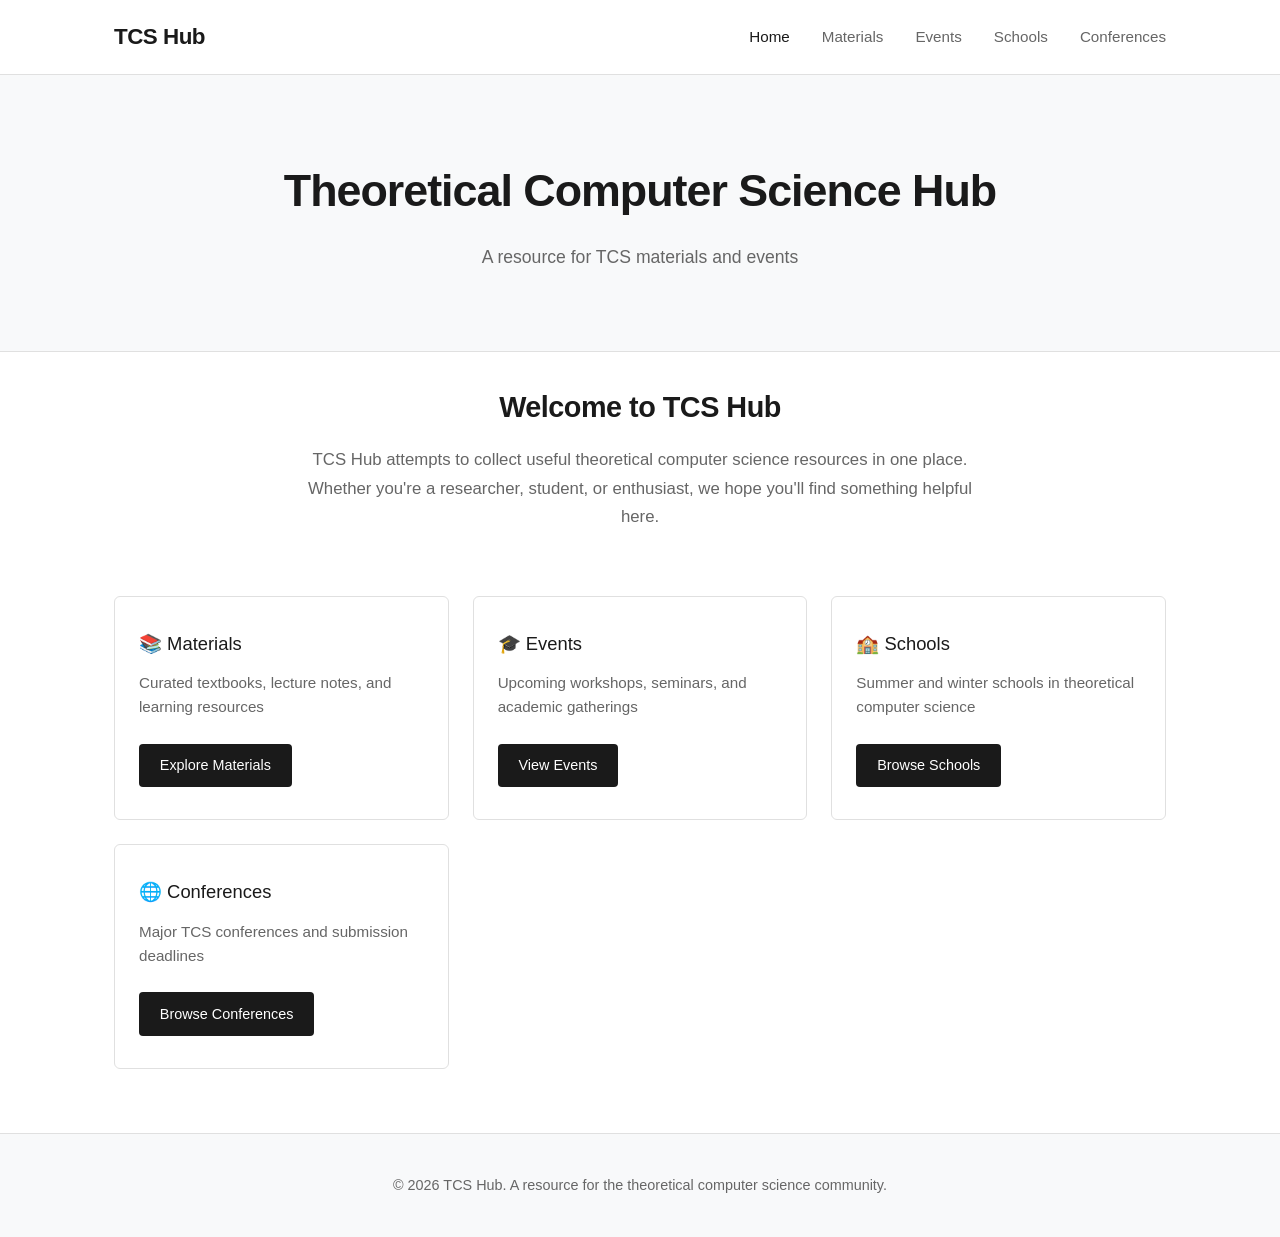
==== index.html @ 3f75a022 "Changed content location to enable github pages" ====
<!DOCTYPE html>
<html lang="en">
<head>
    <meta charset="UTF-8">
    <meta name="viewport" content="width=device-width, initial-scale=1.0">
    <title>TCS Hub - Theoretical Computer Science Resources</title>
    <link rel="stylesheet" href="styles.css">
</head>
<body>
    <nav class="navbar">
        <div class="container">
            <h1 class="logo">TCS Hub</h1>
            <ul class="nav-links">
                <li><a href="index.html" class="active">Home</a></li>
                <li><a href="materials.html">Materials</a></li>
                <li><a href="events.html">Events</a></li>
                <li><a href="schools.html">Schools</a></li>
                <li><a href="conferences.html">Conferences</a></li>
            </ul>
        </div>
    </nav>

    <header class="hero">
        <div class="container">
            <h1>Theoretical Computer Science Hub</h1>
            <p class="subtitle">A resource for TCS materials and events</p>
        </div>
    </header>

    <main class="container">
        <section class="intro">
            <h2>Welcome to TCS Hub</h2>
            <p>TCS Hub attempts to collect useful theoretical computer science resources in one place. Whether you're a researcher, student, or enthusiast, we hope you'll find something helpful here.</p>
        </section>

        <section class="features">
            <div class="feature-grid">
                <div class="feature-card">
                    <h3>📚 Materials</h3>
                    <p>Curated textbooks, lecture notes, and learning resources</p>
                    <a href="materials.html" class="btn">Explore Materials</a>
                </div>
                <div class="feature-card">
                    <h3>🎓 Events</h3>
                    <p>Upcoming workshops, seminars, and academic gatherings</p>
                    <a href="events.html" class="btn">View Events</a>
                </div>
                <div class="feature-card">
                    <h3>🏫 Schools</h3>
                    <p>Summer and winter schools in theoretical computer science</p>
                    <a href="schools.html" class="btn">Browse Schools</a>
                </div>
                <div class="feature-card">
                    <h3>🌐 Conferences</h3>
                    <p>Major TCS conferences and submission deadlines</p>
                    <a href="conferences.html" class="btn">Browse Conferences</a>
                </div>
            </div>
        </section>
    </main>

    <footer>
        <div class="container">
            <p>&copy; <span id="year"></span> TCS Hub. A resource for the theoretical computer science community.</p>
        </div>
    </footer>
    <script src="script.js"></script>
</body>
</html>
---- styles.css ----
* {
    margin: 0;
    padding: 0;
    box-sizing: border-box;
}

:root {
    --primary-dark: #1a1a1a;
    --secondary-dark: #2d2d2d;
    --text-color: #333333;
    --text-light: #666666;
    --accent-blue: #5a7a95;
    --background: #ffffff;
    --background-light: #f8f9fa;
    --border-color: #e0e0e0;
    --hover-bg: #f5f5f5;
}

@media (prefers-color-scheme: dark) {
    :root {
        --primary-dark: #e8e8e8;
        --secondary-dark: #d0d0d0;
        --text-color: #e0e0e0;
        --text-light: #a0a0a0;
        --accent-blue: #7a9ab5;
        --background: #1a1a1a;
        --background-light: #242424;
        --border-color: #3a3a3a;
        --hover-bg: #2d2d2d;
    }
}

body {
    font-family: -apple-system, BlinkMacSystemFont, 'Segoe UI', 'Helvetica Neue', Arial, sans-serif;
    line-height: 1.6;
    color: var(--text-color);
    background-color: var(--background);
    font-size: 16px;
}

.container {
    max-width: 1100px;
    margin: 0 auto;
    padding: 0 24px;
}

/* Navigation */
.navbar {
    background-color: var(--background);
    padding: 1.2rem 0;
    border-bottom: 1px solid var(--border-color);
}

.navbar .container {
    display: flex;
    justify-content: space-between;
    align-items: center;
}

.logo {
    color: var(--primary-dark);
    font-size: 1.4rem;
    font-weight: 600;
    letter-spacing: -0.5px;
}

.nav-links {
    display: flex;
    list-style: none;
    gap: 2rem;
}

.nav-links a {
    color: var(--text-light);
    text-decoration: none;
    transition: color 0.2s ease;
    font-weight: 400;
    font-size: 0.95rem;
}

.nav-links a:hover {
    color: var(--text-color);
}

.nav-links a.active {
    color: var(--primary-dark);
    font-weight: 500;
}

/* Hero Section */
.hero {
    background-color: var(--background-light);
    padding: 5rem 0;
    text-align: center;
    border-bottom: 1px solid var(--border-color);
}

.hero h1 {
    font-size: 2.8rem;
    font-weight: 600;
    color: var(--primary-dark);
    margin-bottom: 1rem;
    letter-spacing: -1px;
}

.subtitle {
    font-size: 1.1rem;
    color: var(--text-light);
    font-weight: 400;
}

/* Main Content */
main {
    padding: 4rem 0;
    min-height: calc(100vh - 400px);
}

.intro {
    text-align: center;
    margin-bottom: 4rem;
    margin-top: 2rem;
    max-width: 700px;
    margin-left: auto;
    margin-right: auto;
}

.intro h2 {
    color: var(--primary-dark);
    margin-bottom: 1rem;
    font-size: 1.8rem;
    font-weight: 600;
    letter-spacing: -0.5px;
}

.intro p {
    color: var(--text-light);
    font-size: 1.05rem;
    line-height: 1.7;
}

/* Feature Grid */
.feature-grid {
    display: grid;
    grid-template-columns: repeat(auto-fit, minmax(260px, 1fr));
    gap: 1.5rem;
    margin-top: 2rem;
}

.feature-card {
    background: var(--background);
    border: 1px solid var(--border-color);
    border-radius: 6px;
    padding: 2rem 1.5rem;
    text-align: left;
    transition: all 0.2s ease;
}

.feature-card:hover {
    border-color: var(--accent-blue);
    box-shadow: 0 2px 12px rgba(0, 0, 0, 0.06);
}

.feature-card h3 {
    color: var(--primary-dark);
    margin-bottom: 0.8rem;
    font-size: 1.15rem;
    font-weight: 500;
}

.feature-card p {
    margin-bottom: 1.5rem;
    color: var(--text-light);
    font-size: 0.95rem;
    line-height: 1.6;
}

/* Buttons */
.btn {
    display: inline-block;
    padding: 0.65rem 1.3rem;
    background-color: var(--primary-dark);
    color: var(--background);
    text-decoration: none;
    border-radius: 4px;
    transition: all 0.2s ease;
    font-weight: 400;
    font-size: 0.9rem;
}

.btn:hover {
    background-color: var(--secondary-dark);
    transform: translateY(-1px);
}

/* Content Pages */
.page-header {
    background-color: var(--background-light);
    padding: 3rem 0;
    margin-bottom: 3rem;
    border-bottom: 1px solid var(--border-color);
}

.page-header h1 {
    color: var(--primary-dark);
    font-size: 2.2rem;
    font-weight: 600;
    margin-bottom: 0.5rem;
    letter-spacing: -0.5px;
}

.page-header p {
    color: var(--text-light);
    font-size: 1.05rem;
}

.content-section {
    margin-bottom: 3rem;
}

.content-section h2 {
    color: var(--primary-dark);
    margin-bottom: 1.5rem;
    font-size: 1.6rem;
    font-weight: 600;
    letter-spacing: -0.3px;
}

.content-section > p {
    color: var(--text-light);
    font-size: 1.05rem;
    line-height: 1.7;
    margin-bottom: 1rem;
}

.resource-list {
    list-style: none;
    margin-top: 1.5rem;
}

.resource-item {
    background: var(--background);
    border: 1px solid var(--border-color);
    border-left: 3px solid var(--accent-blue);
    padding: 1.5rem;
    margin-bottom: 1.2rem;
    border-radius: 4px;
    transition: all 0.2s ease;
}

.resource-item:hover {
    box-shadow: 0 2px 8px rgba(0, 0, 0, 0.05);
}

.resource-item h3 {
    color: var(--primary-dark);
    margin-bottom: 0.6rem;
    font-size: 1.1rem;
    font-weight: 500;
}

.resource-item p {
    color: var(--text-light);
    margin-bottom: 0.5rem;
    font-size: 0.95rem;
    line-height: 1.6;
}

.resource-item p strong {
    color: var(--text-color);
    font-weight: 500;
}

.resource-item a {
    color: var(--accent-blue);
    text-decoration: none;
    font-weight: 400;
    font-size: 0.95rem;
}

.resource-item a:hover {
    text-decoration: underline;
}

/* Footer */
footer {
    background-color: var(--background-light);
    color: var(--text-light);
    text-align: center;
    padding: 2.5rem 0;
    margin-top: 4rem;
    border-top: 1px solid var(--border-color);
    font-size: 0.9rem;
}

/* Responsive Design */
@media (max-width: 768px) {
    .navbar .container {
        flex-direction: column;
        gap: 1rem;
    }

    .nav-links {
        flex-wrap: wrap;
        justify-content: center;
        gap: 1.5rem;
    }

    .hero h1 {
        font-size: 2rem;
    }

    .subtitle {
        font-size: 1rem;
    }

    .feature-grid {
        grid-template-columns: 1fr;
    }

    .page-header h1 {
        font-size: 1.8rem;
    }
}
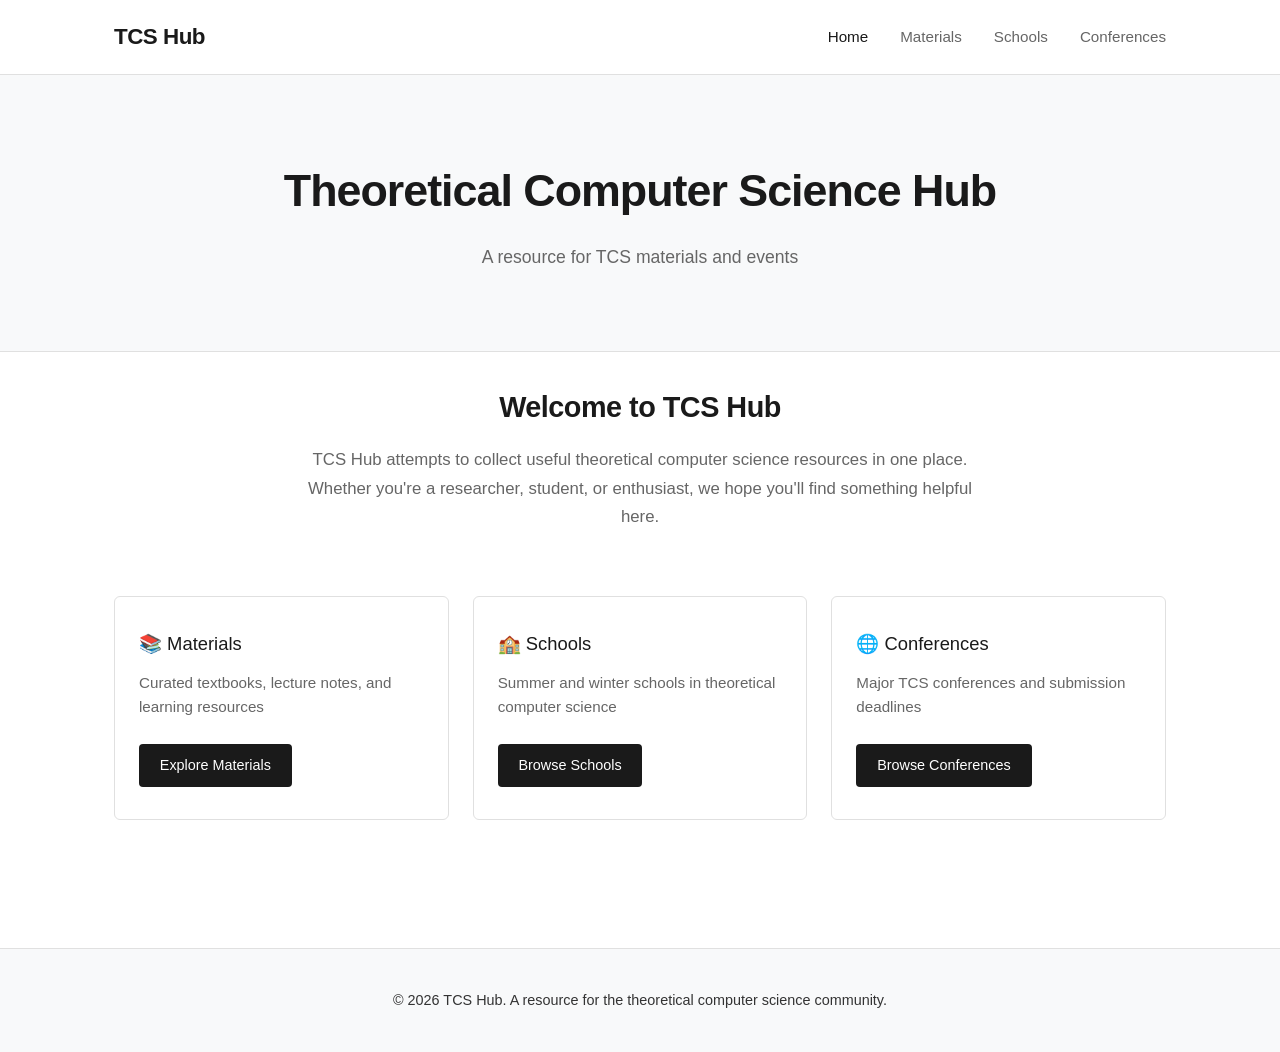
==== commit 45cb79f3: "Removed event page + refactoring" ====
--- a/index.html
+++ b/index.html
@@ -4,21 +4,10 @@
     <meta charset="UTF-8">
     <meta name="viewport" content="width=device-width, initial-scale=1.0">
     <title>TCS Hub - Theoretical Computer Science Resources</title>
-    <link rel="stylesheet" href="styles.css">
+    <link rel="stylesheet" href="css/styles.css">
 </head>
 <body>
-    <nav class="navbar">
-        <div class="container">
-            <h1 class="logo">TCS Hub</h1>
-            <ul class="nav-links">
-                <li><a href="index.html" class="active">Home</a></li>
-                <li><a href="materials.html">Materials</a></li>
-                <li><a href="events.html">Events</a></li>
-                <li><a href="schools.html">Schools</a></li>
-                <li><a href="conferences.html">Conferences</a></li>
-            </ul>
-        </div>
-    </nav>
+    <div id="header"></div>
 
     <header class="hero">
         <div class="container">
@@ -38,32 +27,23 @@
                 <div class="feature-card">
                     <h3>📚 Materials</h3>
                     <p>Curated textbooks, lecture notes, and learning resources</p>
-                    <a href="materials.html" class="btn">Explore Materials</a>
-                </div>
-                <div class="feature-card">
-                    <h3>🎓 Events</h3>
-                    <p>Upcoming workshops, seminars, and academic gatherings</p>
-                    <a href="events.html" class="btn">View Events</a>
+                    <a href="materials" class="btn">Explore Materials</a>
                 </div>
                 <div class="feature-card">
                     <h3>🏫 Schools</h3>
                     <p>Summer and winter schools in theoretical computer science</p>
-                    <a href="schools.html" class="btn">Browse Schools</a>
+                    <a href="schools" class="btn">Browse Schools</a>
                 </div>
                 <div class="feature-card">
                     <h3>🌐 Conferences</h3>
                     <p>Major TCS conferences and submission deadlines</p>
-                    <a href="conferences.html" class="btn">Browse Conferences</a>
+                    <a href="conferences" class="btn">Browse Conferences</a>
                 </div>
             </div>
         </section>
     </main>
 
-    <footer>
-        <div class="container">
-            <p>&copy; <span id="year"></span> TCS Hub. A resource for the theoretical computer science community.</p>
-        </div>
-    </footer>
-    <script src="script.js"></script>
+    <div id="footer-content"></div>
+    <script src="js/script.js"></script>
 </body>
 </html>
--- a/css/styles.css
+++ b/css/styles.css
@@ -0,0 +1,493 @@
+* {
+    margin: 0;
+    padding: 0;
+    box-sizing: border-box;
+}
+
+:root {
+    --primary-dark: #1a1a1a;
+    --secondary-dark: #2d2d2d;
+    --text-color: #333333;
+    --text-light: #666666;
+    --accent-blue: #5a7a95;
+    --background: #ffffff;
+    --background-light: #f8f9fa;
+    --border-color: #e0e0e0;
+    --hover-bg: #f5f5f5;
+}
+
+@media (prefers-color-scheme: dark) {
+    :root {
+        --primary-dark: #e8e8e8;
+        --secondary-dark: #d0d0d0;
+        --text-color: #e0e0e0;
+        --text-light: #a0a0a0;
+        --accent-blue: #7a9ab5;
+        --background: #1a1a1a;
+        --background-light: #242424;
+        --border-color: #3a3a3a;
+        --hover-bg: #2d2d2d;
+    }
+}
+
+body {
+    font-family: -apple-system, BlinkMacSystemFont, 'Segoe UI', 'Helvetica Neue', Arial, sans-serif;
+    line-height: 1.6;
+    color: var(--text-color);
+    background-color: var(--background);
+    font-size: 16px;
+}
+
+.container {
+    max-width: 1100px;
+    margin: 0 auto;
+    padding: 0 24px;
+}
+
+/* Navigation */
+.navbar {
+    background-color: var(--background);
+    padding: 1.2rem 0;
+    border-bottom: 1px solid var(--border-color);
+}
+
+.navbar .container {
+    display: flex;
+    justify-content: space-between;
+    align-items: center;
+}
+
+.logo {
+    color: var(--primary-dark);
+    font-size: 1.4rem;
+    font-weight: 600;
+    letter-spacing: -0.5px;
+}
+
+.nav-links {
+    display: flex;
+    list-style: none;
+    gap: 2rem;
+}
+
+.nav-links a {
+    color: var(--text-light);
+    text-decoration: none;
+    transition: color 0.2s ease;
+    font-weight: 400;
+    font-size: 0.95rem;
+}
+
+.nav-links a:hover {
+    color: var(--text-color);
+}
+
+.nav-links a.active {
+    color: var(--primary-dark);
+    font-weight: 500;
+}
+
+/* Hero Section */
+.hero {
+    background-color: var(--background-light);
+    padding: 5rem 0;
+    text-align: center;
+    border-bottom: 1px solid var(--border-color);
+}
+
+.hero h1 {
+    font-size: 2.8rem;
+    font-weight: 600;
+    color: var(--primary-dark);
+    margin-bottom: 1rem;
+    letter-spacing: -1px;
+}
+
+.subtitle {
+    font-size: 1.1rem;
+    color: var(--text-light);
+    font-weight: 400;
+}
+
+/* Main Content */
+main {
+    padding: 4rem 0;
+    min-height: calc(100vh - 400px);
+}
+
+.intro {
+    text-align: center;
+    margin-bottom: 4rem;
+    margin-top: 2rem;
+    max-width: 700px;
+    margin-left: auto;
+    margin-right: auto;
+}
+
+.intro h2 {
+    color: var(--primary-dark);
+    margin-bottom: 1rem;
+    font-size: 1.8rem;
+    font-weight: 600;
+    letter-spacing: -0.5px;
+}
+
+.intro p {
+    color: var(--text-light);
+    font-size: 1.05rem;
+    line-height: 1.7;
+}
+
+/* Feature Grid */
+.feature-grid {
+    display: grid;
+    grid-template-columns: repeat(auto-fit, minmax(260px, 1fr));
+    gap: 1.5rem;
+    margin-top: 2rem;
+}
+
+.feature-card {
+    background: var(--background);
+    border: 1px solid var(--border-color);
+    border-radius: 6px;
+    padding: 2rem 1.5rem;
+    text-align: left;
+    transition: all 0.2s ease;
+}
+
+.feature-card:hover {
+    border-color: var(--accent-blue);
+    box-shadow: 0 2px 12px rgba(0, 0, 0, 0.06);
+}
+
+.feature-card h3 {
+    color: var(--primary-dark);
+    margin-bottom: 0.8rem;
+    font-size: 1.15rem;
+    font-weight: 500;
+}
+
+.feature-card p {
+    margin-bottom: 1.5rem;
+    color: var(--text-light);
+    font-size: 0.95rem;
+    line-height: 1.6;
+}
+
+/* Buttons */
+.btn {
+    display: inline-block;
+    padding: 0.65rem 1.3rem;
+    background-color: var(--primary-dark);
+    color: var(--background);
+    text-decoration: none;
+    border-radius: 4px;
+    transition: all 0.2s ease;
+    font-weight: 400;
+    font-size: 0.9rem;
+}
+
+.btn:hover {
+    background-color: var(--secondary-dark);
+    transform: translateY(-1px);
+}
+
+/* Content Pages */
+.page-header {
+    background-color: var(--background-light);
+    padding: 3rem 0;
+    margin-bottom: 3rem;
+    border-bottom: 1px solid var(--border-color);
+}
+
+.page-header h1 {
+    color: var(--primary-dark);
+    font-size: 2.2rem;
+    font-weight: 600;
+    margin-bottom: 0.5rem;
+    letter-spacing: -0.5px;
+}
+
+.page-header p {
+    color: var(--text-light);
+    font-size: 1.05rem;
+}
+
+.content-section {
+    margin-bottom: 3rem;
+}
+
+.content-section h2 {
+    color: var(--primary-dark);
+    margin-bottom: 1.5rem;
+    font-size: 1.6rem;
+    font-weight: 600;
+    letter-spacing: -0.3px;
+}
+
+.content-section > p {
+    color: var(--text-light);
+    font-size: 1.05rem;
+    line-height: 1.7;
+    margin-bottom: 1rem;
+}
+
+.resource-list {
+    list-style: none;
+    margin-top: 1.5rem;
+}
+
+.resource-item {
+    background: var(--background);
+    border: 1px solid var(--border-color);
+    border-left: 3px solid var(--accent-blue);
+    padding: 1.5rem;
+    margin-bottom: 1.2rem;
+    border-radius: 4px;
+    transition: all 0.2s ease;
+}
+
+.resource-item:hover {
+    box-shadow: 0 2px 8px rgba(0, 0, 0, 0.05);
+}
+
+.resource-item h3 {
+    color: var(--primary-dark);
+    margin-bottom: 0.6rem;
+    font-size: 1.1rem;
+    font-weight: 500;
+}
+
+.resource-item p {
+    color: var(--text-light);
+    margin-bottom: 0.5rem;
+    font-size: 0.95rem;
+    line-height: 1.6;
+}
+
+.resource-item p strong {
+    color: var(--text-color);
+    font-weight: 500;
+}
+
+.resource-item a {
+    color: var(--accent-blue);
+    text-decoration: none;
+    font-weight: 400;
+    font-size: 0.95rem;
+}
+
+.resource-item a:hover {
+    text-decoration: underline;
+}
+
+/* Data Tables */
+.table-container {
+    overflow-x: auto;
+    margin-top: 2rem;
+}
+
+.data-table {
+    width: 100%;
+    border-collapse: collapse;
+    background: var(--background);
+    border: 1px solid var(--border-color);
+    border-radius: 6px;
+    overflow: hidden;
+}
+
+.data-table thead {
+    background-color: var(--background-light);
+}
+
+.data-table th {
+    padding: 1rem;
+    text-align: left;
+    font-weight: 600;
+    color: var(--primary-dark);
+    border-bottom: 2px solid var(--border-color);
+    font-size: 0.9rem;
+    text-transform: uppercase;
+    letter-spacing: 0.5px;
+}
+
+.data-table td {
+    padding: 1rem;
+    border-bottom: 1px solid var(--border-color);
+    color: var(--text-color);
+    font-size: 0.95rem;
+}
+
+.data-table tbody tr:last-child td {
+    border-bottom: none;
+}
+
+.data-table tbody tr:hover {
+    background-color: var(--hover-bg);
+}
+
+.data-table a {
+    color: var(--accent-blue);
+    text-decoration: none;
+    font-weight: 500;
+}
+
+.data-table a:hover {
+    text-decoration: underline;
+}
+
+/* School status styles */
+.school-active,
+.school-no-deadline {
+    background-color: rgba(74, 144, 226, 0.04);
+    border-left: 3px solid var(--accent-blue);
+}
+
+.school-deadline-passed {
+    background-color: rgba(0, 0, 0, 0.02);
+}
+
+.school-deadline-passed td {
+    color: var(--text-light);
+}
+
+.school-deadline-passed a {
+    color: var(--text-light);
+}
+
+.school-finished {
+    opacity: 0.4;
+}
+
+.deadline-active,
+.deadline-none {
+    color: var(--accent-blue);
+    font-weight: 600;
+}
+
+.deadline-passed-text {
+    color: var(--text-light);
+    font-style: italic;
+    font-weight: 400;
+}
+
+.deadline-finished {
+    color: var(--text-light);
+    font-style: italic;
+}
+
+.loading, .no-data, .error {
+    text-align: center;
+    padding: 2rem;
+    color: var(--text-light);
+    font-style: italic;
+}
+
+.error {
+    color: var(--accent-color);
+}
+
+/* Acknowledgment section */
+.acknowledgment {
+    margin-bottom: 2rem;
+    padding-bottom: 1.5rem;
+    border-bottom: 1px solid var(--border-color);
+    margin-top: 0;
+    padding-top: 0;
+}
+
+.acknowledgment h3 {
+    font-size: 1rem;
+    color: var(--text-light);
+    font-weight: 500;
+    margin-bottom: 0.5rem;
+    text-transform: uppercase;
+    letter-spacing: 0.5px;
+}
+
+.acknowledgment p {
+    font-size: 0.9rem;
+    color: var(--text-light);
+}
+
+.acknowledgment a {
+    color: var(--accent-blue);
+    text-decoration: none;
+}
+
+.acknowledgment a:hover {
+    text-decoration: underline;
+}
+
+/* New badge for recently added schools */
+.new-badge {
+    display: inline-block;
+    background-color: #e74c3c;
+    color: white;
+    font-size: 0.7rem;
+    font-weight: 600;
+    padding: 0.2rem 0.4rem;
+    border-radius: 3px;
+    margin-left: 0.5rem;
+    vertical-align: middle;
+    letter-spacing: 0.5px;
+}
+
+/* Footer */
+footer {
+    background-color: var(--background-light);
+    color: var(--text-color);
+    text-align: center;
+    padding: 2.5rem 0;
+    margin-top: 4rem;
+    border-top: 1px solid var(--border-color);
+    font-size: 0.9rem;
+}
+
+footer p {
+    margin: 0;
+    line-height: 1.6;
+}
+
+/* Responsive Design */
+@media (max-width: 768px) {
+    .navbar .container {
+        flex-direction: column;
+        gap: 1rem;
+    }
+
+    .nav-links {
+        flex-wrap: wrap;
+        justify-content: center;
+        gap: 1.5rem;
+    }
+
+    .hero h1 {
+        font-size: 2rem;
+    }
+
+    .subtitle {
+        font-size: 1rem;
+    }
+
+    .feature-grid {
+        grid-template-columns: 1fr;
+    }
+
+    .page-header h1 {
+        font-size: 1.8rem;
+    }
+
+    .data-table {
+        font-size: 0.85rem;
+    }
+    
+    .data-table th,
+    .data-table td {
+        padding: 0.75rem 0.5rem;
+    }
+    
+    .data-table th {
+        font-size: 0.8rem;
+    }
+}
